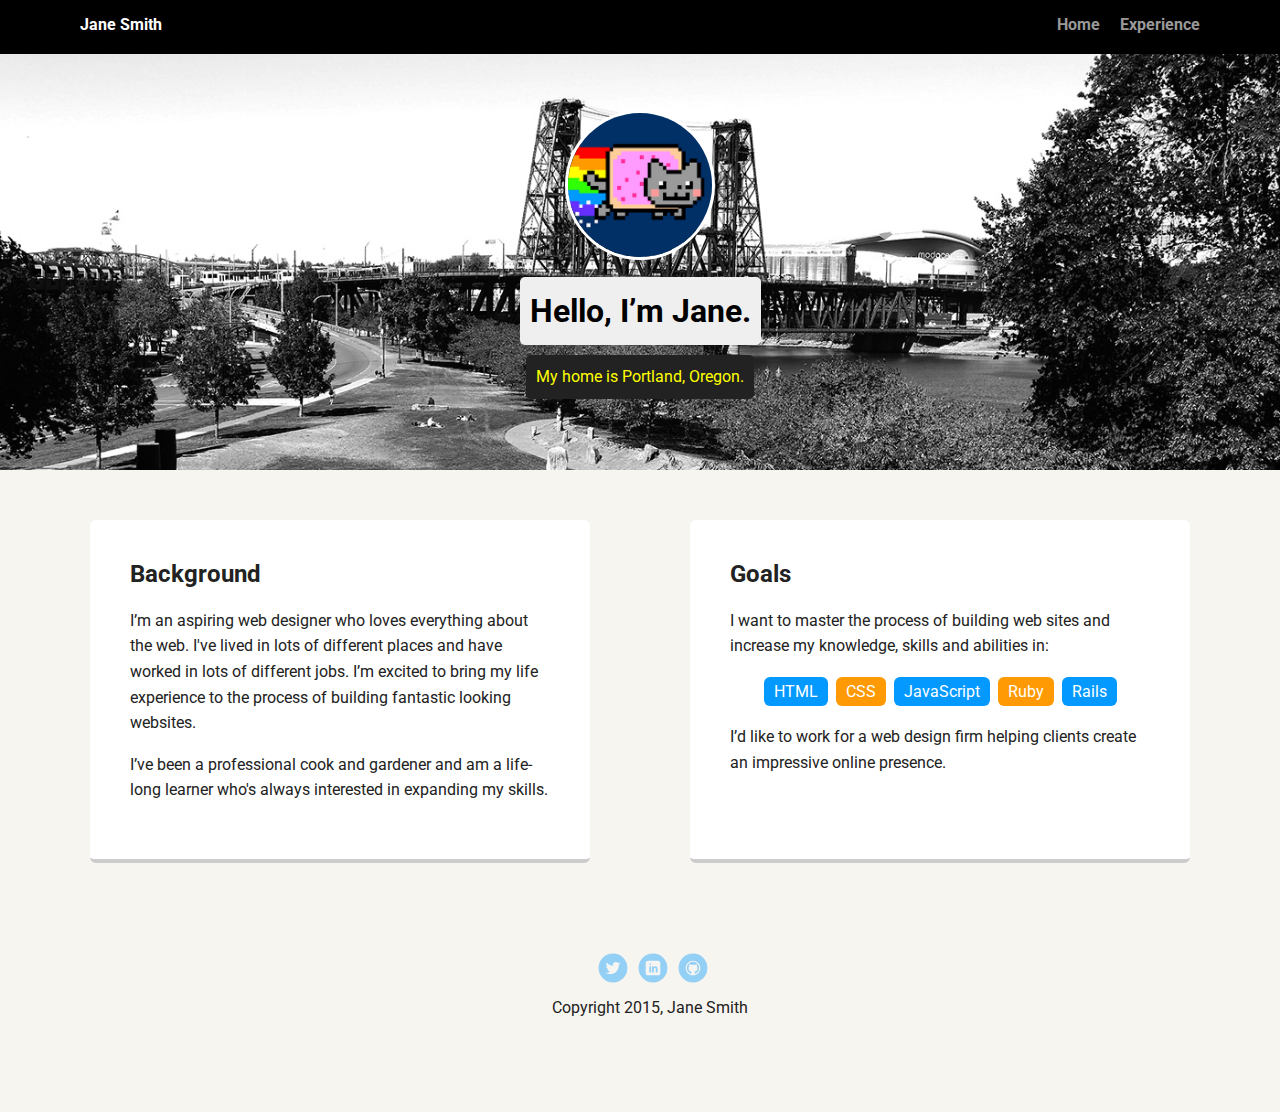
==== index.html @ 07df278d "Add initial project files" ====
<!doctype html>
<html lang="en">
<head>
  <meta charset="utf-8">
  <title>Jane Smith's Profile</title>
  <meta name="viewport" content="width=device-width, initial-scale=1.0">
  <link rel="stylesheet" href="styles.css">
  <link href="https://fonts.googleapis.com/css?family=Muli%7CRoboto:400,300,500,700,900" rel="stylesheet"></head>
  <body>

    <div class="main-nav">
        <ul class="nav">
          <li class="name">Jane Smith</li>
          <li><a href="#">Home</a></li>
          <li><a href="#">Experience</a></li>
        </ul>
    </div>

    <header>
      <img src="images/me.png" alt="Drawing of Jane Smith" class="profile-image">
      <h1 class="tag name">Hello, I’m Jane.</h1>
      <p class="tag location">My home is Portland, Oregon.</p>
    </header>

    <main class="flex">
      <div class="card">
        <h2>Background</h2>
        <p>I’m an aspiring web designer who loves everything about the web. I've lived in lots of different places and have worked in lots of different jobs. I’m excited to bring my life experience to the process of building fantastic looking websites.</p>
        <p>I’ve been a professional cook and gardener and am a life-long learner who's always interested in expanding my skills.</p>
      </div> 

      <div class="card">
        <h2>Goals</h2>
        <p>I want to master the process of building web sites and increase my knowledge, skills and abilities in:</p>
        <ul class="skills">
          <li>HTML</li>
          <li>CSS</li>
          <li>JavaScript</li>
          <li>Ruby</li>
          <li>Rails</li>
        </ul>
        <p>I’d like to work for a web design firm helping clients create an impressive online presence.</p>
      </div> 

    </main>
    <footer>
      <ul>
        <li><a href="#" class="social twitter">Twitter</a></li>
        <li><a href="#" class="social linkedin">LinkedIn</a></li>
        <li><a href="#" class="social github">Github</a></li>
      </ul>
      <p class="copyright">Copyright 2015, Jane Smith</p>
    </footer>
  </body>
  </html>
---- styles.css ----
/* Global Layout Set-up */
* { 
  box-sizing: border-box;
}
  
body {
  margin: 0;
  padding: 0;
  text-align: center;
  font-family: 'Roboto', sans-serif;
  color: #222;
  background: #f7f5f0;
}
/* Link Styles */

a {
  text-decoration: none;
  color: #999;
}
a:hover {
  color: #6633ff;
}

/* Section Styles */

.main-nav {
  width: 100%;
  background: black;
  min-height: 30px;
  padding: 10px;
  position: fixed;
  text-align: center;
}
.nav {
  display: flex;
  justify-content: space-around;
  font-weight: 700;
  list-style-type: none;
  margin: 0 auto;
  padding: 0;
}

.nav .name {
    display: block;
    margin-right: auto;
    color: white;
}
.nav li {
  padding: 5px 10px 10px 10px;
}
.nav a {
  transition: all .5s;
}
.nav a:hover {
  color: white
}

header {
  text-align: center;
  background: url('images/portland.jpg') no-repeat top center ;
  background-size: cover;
  overflow: hidden;
  padding-top: 60px;
}
header {
  line-height: 1.5;
}
header .profile-image {
  margin-top: 50px;
  width: 150px;
  height: 150px;
  border-radius: 50%;
  border: 3px solid white;
  transition: all .5s;
}
header .profile-image:hover {
  transform: scale(1.2) rotate(5deg);
}
.tag {
  background-color: #efefef;
  color: black;
  padding: 10px;
  border-radius: 5px;
  display: table;
  margin: 10px auto;
} 
.location {
  background-color: #222;
  color: yellow;
}
.card {
  margin: 30px;
  padding: 20px 40px 40px;
  max-width: 500px;
  text-align: left;
  background: #fff;
  border-bottom: 4px solid #ccc;
  border-radius: 6px;
  transition: all .5s;
}
.card:hover {
  border-color: #ff99ff;
}

ul.skills {
  padding: 0;
  text-align: center;
}

.skills li {
  border-radius: 6px;
  display: inline-block;
  background: #ff9904;
  color: white;
  padding: 5px 10px;
  margin: 2px;
}

.skills li:nth-child(odd) {
  background: #0399ff;
}

footer {
  width: 100%;
  min-height: 30px;
  padding: 20px 0 40px 20px;
}

footer .copyright {
  top: -8px;
  font-size: .75em;
}

footer ul {
  list-style-type: none;
  margin: 0;
  padding: 0;
}

footer ul li {
  display: inline-block;
}

a.social {
  display: inline-block;
  text-indent: -9999px;
  margin-left: 5px;
  width: 30px;
  height: 30px;
  background-size: 30px 30px;
  opacity: .4;
  transition: all .5s;
}
a.twitter {
  background-image: url(images/twitter.svg);
}
a.linkedin {
  background-image: url(images/linkedin.svg);
}
a.github {
  background-image: url(images/github.svg);
}
a.social:hover {
  opacity: 1;
}
.clearfix {
  clear: both;
}

/* Styles for larger screens */
@media screen and (min-width: 720px) {
  
  .flex {
      display: -ms-flexbox;      /* TWEENER - IE 10 */
      display: flex; 
      max-width: 1200px;
      -ms-flex-pack: distribute;
      justify-content: space-around;
      margin: 0 auto;
  }

  header {
    min-height: 470px;
  }

  .nav {
    max-width: 1200px;
    padding: 0 30px;
  }


  main {
    padding-top: 20px;
  }

  main p {
    line-height: 1.6em;
  }

  footer {
    font-size: 1.3em;
    max-width: 1200px;
    margin: 40px auto;
  }

}
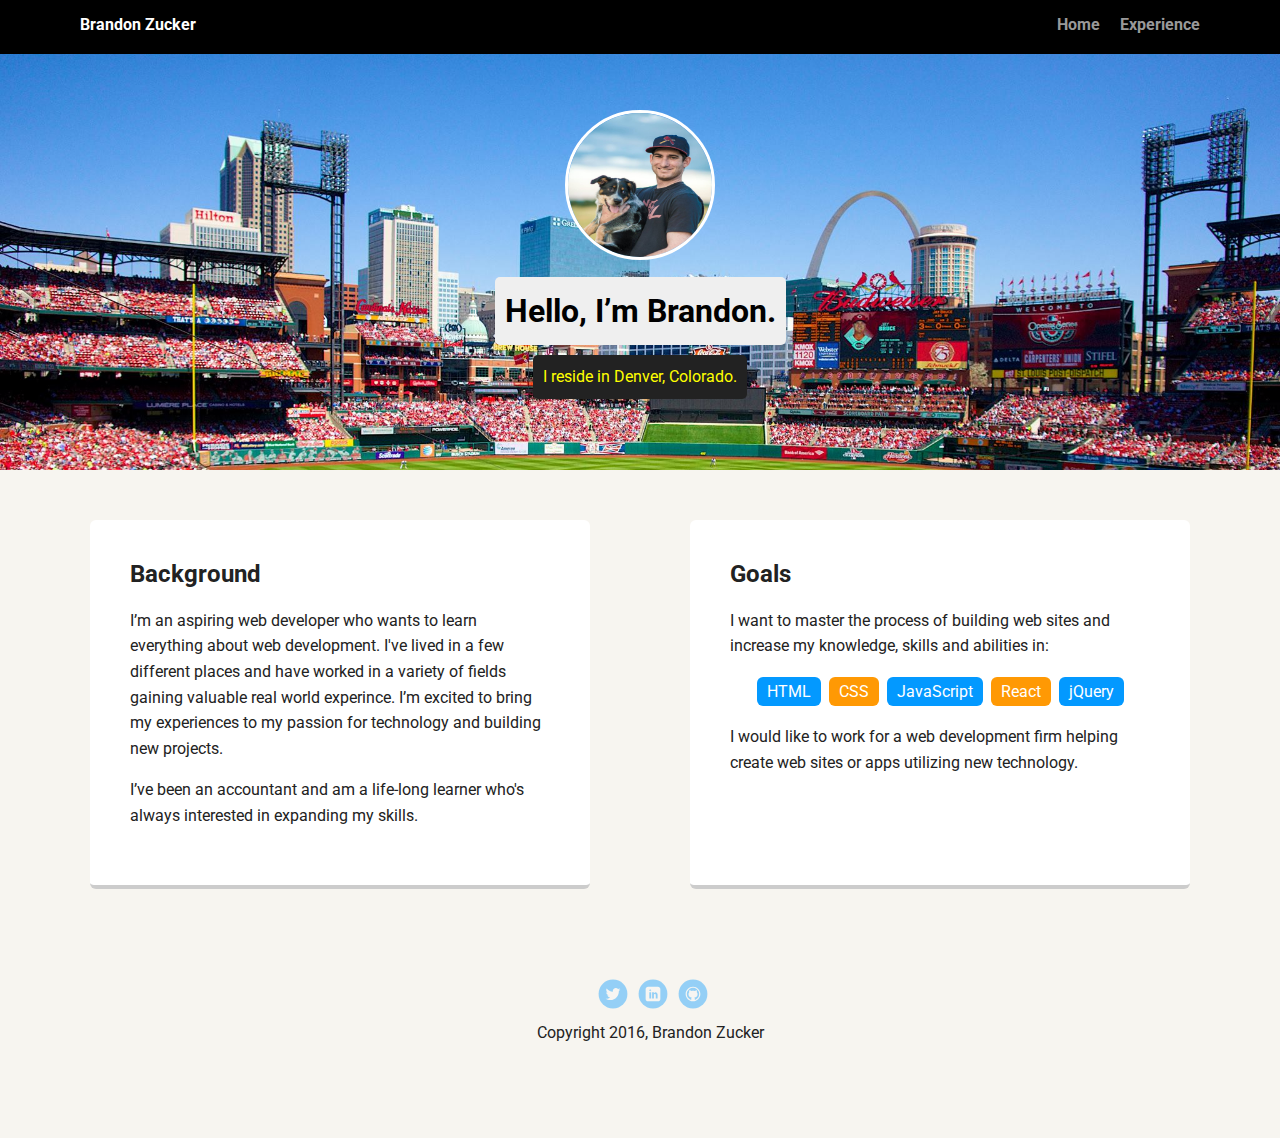
==== commit 234d0a5d: "Added personal images to page" ====
--- a/index.html
+++ b/index.html
@@ -2,7 +2,7 @@
 <html lang="en">
 <head>
   <meta charset="utf-8">
-  <title>Jane Smith's Profile</title>
+  <title>Brandon Zucker's Portfolio</title>
   <meta name="viewport" content="width=device-width, initial-scale=1.0">
   <link rel="stylesheet" href="styles.css">
   <link href="https://fonts.googleapis.com/css?family=Muli%7CRoboto:400,300,500,700,900" rel="stylesheet"></head>
@@ -10,24 +10,24 @@
 
     <div class="main-nav">
         <ul class="nav">
-          <li class="name">Jane Smith</li>
+          <li class="name">Brandon Zucker</li>
           <li><a href="#">Home</a></li>
           <li><a href="#">Experience</a></li>
         </ul>
     </div>
 
     <header>
-      <img src="images/me.png" alt="Drawing of Jane Smith" class="profile-image">
-      <h1 class="tag name">Hello, I’m Jane.</h1>
-      <p class="tag location">My home is Portland, Oregon.</p>
+      <img src="images/brandon.jpg" alt="Picture of Brandon Zucker and Arya" class="profile-image">
+      <h1 class="tag name">Hello, I’m Brandon.</h1>
+      <p class="tag location">I reside in Denver, Colorado.</p>
     </header>
 
     <main class="flex">
       <div class="card">
         <h2>Background</h2>
-        <p>I’m an aspiring web designer who loves everything about the web. I've lived in lots of different places and have worked in lots of different jobs. I’m excited to bring my life experience to the process of building fantastic looking websites.</p>
-        <p>I’ve been a professional cook and gardener and am a life-long learner who's always interested in expanding my skills.</p>
-      </div> 
+        <p>I’m an aspiring web developer who wants to learn everything about web development. I've lived in a few different places and have worked in a variety of fields gaining valuable real world experince. I’m excited to bring my experiences to my passion for technology and building new projects.</p>
+        <p>I’ve been an accountant and am a life-long learner who's always interested in expanding my skills.</p>
+      </div>
 
       <div class="card">
         <h2>Goals</h2>
@@ -36,11 +36,11 @@
           <li>HTML</li>
           <li>CSS</li>
           <li>JavaScript</li>
-          <li>Ruby</li>
-          <li>Rails</li>
+          <li>React</li>
+          <li>jQuery</li>
         </ul>
-        <p>I’d like to work for a web design firm helping clients create an impressive online presence.</p>
-      </div> 
+        <p>I would like to work for a web development firm helping create web sites or apps utilizing new technology.</p>
+      </div>
 
     </main>
     <footer>
@@ -49,7 +49,7 @@
         <li><a href="#" class="social linkedin">LinkedIn</a></li>
         <li><a href="#" class="social github">Github</a></li>
       </ul>
-      <p class="copyright">Copyright 2015, Jane Smith</p>
+      <p class="copyright">Copyright 2016, Brandon Zucker</p>
     </footer>
   </body>
   </html>
--- a/styles.css
+++ b/styles.css
@@ -1,8 +1,8 @@
 /* Global Layout Set-up */
-* { 
+* {
   box-sizing: border-box;
 }
-  
+
 body {
   margin: 0;
   padding: 0;
@@ -57,7 +57,7 @@
 
 header {
   text-align: center;
-  background: url('images/portland.jpg') no-repeat top center ;
+  background: url('images/buschstadium.jpg') no-repeat top center ;
   background-size: cover;
   overflow: hidden;
   padding-top: 60px;
@@ -83,7 +83,7 @@
   border-radius: 5px;
   display: table;
   margin: 10px auto;
-} 
+}
 .location {
   background-color: #222;
   color: yellow;
@@ -169,10 +169,10 @@
 
 /* Styles for larger screens */
 @media screen and (min-width: 720px) {
-  
+
   .flex {
       display: -ms-flexbox;      /* TWEENER - IE 10 */
-      display: flex; 
+      display: flex;
       max-width: 1200px;
       -ms-flex-pack: distribute;
       justify-content: space-around;
@@ -204,4 +204,3 @@
   }
 
 }
-
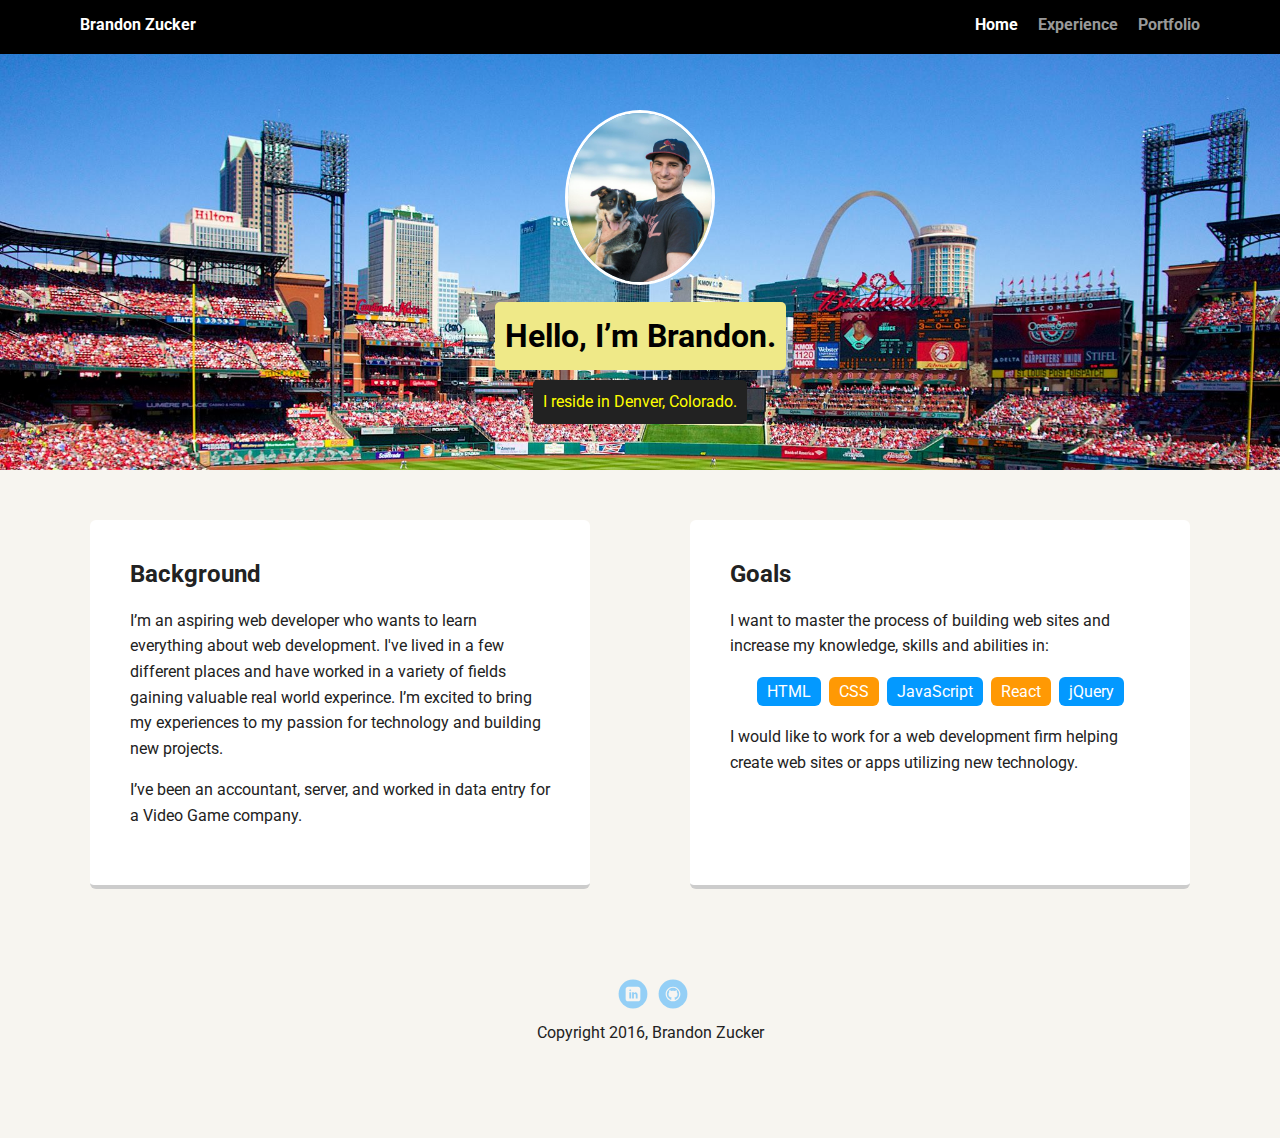
==== commit ac38b650: "added pages and css to file. Created links and made sure navigation works on each page. Added a gall" ====
--- a/index.html
+++ b/index.html
@@ -11,8 +11,9 @@
     <div class="main-nav">
         <ul class="nav">
           <li class="name">Brandon Zucker</li>
-          <li><a href="#">Home</a></li>
-          <li><a href="#">Experience</a></li>
+          <li><a href="index.html" class="selected">Home</a></li>
+          <li><a href="experience.html">Experience</a></li>
+          <li><a href="gallery.html">Portfolio</a></li>
         </ul>
     </div>
 
@@ -26,7 +27,7 @@
       <div class="card">
         <h2>Background</h2>
         <p>I’m an aspiring web developer who wants to learn everything about web development. I've lived in a few different places and have worked in a variety of fields gaining valuable real world experince. I’m excited to bring my experiences to my passion for technology and building new projects.</p>
-        <p>I’ve been an accountant and am a life-long learner who's always interested in expanding my skills.</p>
+        <p>I’ve been an accountant, server, and worked in data entry for a Video Game company.</p>
       </div>
 
       <div class="card">
@@ -45,9 +46,8 @@
     </main>
     <footer>
       <ul>
-        <li><a href="#" class="social twitter">Twitter</a></li>
-        <li><a href="#" class="social linkedin">LinkedIn</a></li>
-        <li><a href="#" class="social github">Github</a></li>
+        <li><a href="http://www.linkedin.com/in/brandon-zucker" class="social linkedin">LinkedIn</a></li>
+        <li><a href="https://github.com/Zucktime12" class="social github">Github</a></li>
       </ul>
       <p class="copyright">Copyright 2016, Brandon Zucker</p>
     </footer>
--- a/styles.css
+++ b/styles.css
@@ -11,6 +11,12 @@
   color: #222;
   background: #f7f5f0;
 }
+
+img {
+  max-width: 100%;
+  max-height: 225px;
+}
+
 /* Link Styles */
 
 a {
@@ -51,9 +57,13 @@
 .nav a {
   transition: all .5s;
 }
-.nav a:hover {
+.nav a.selected, .nav a:hover {
   color: white
 }
+
+/*.nav a.selected, .nav a:hover {
+  color: #32673f;
+}*/
 
 header {
   text-align: center;
@@ -68,7 +78,7 @@
 header .profile-image {
   margin-top: 50px;
   width: 150px;
-  height: 150px;
+  height: 175px;
   border-radius: 50%;
   border: 3px solid white;
   transition: all .5s;
@@ -76,8 +86,22 @@
 header .profile-image:hover {
   transform: scale(1.2) rotate(5deg);
 }
+header .experience-image {
+  float: left;
+  margin-top: 10%;
+  width: 150px;
+  height: 175px;
+  border: 3px solid white;
+  border-radius: 50%;
+  margin-left: 5%;
+}
+
+li p {
+  background-color: tomato;
+}
+
 .tag {
-  background-color: #efefef;
+  background-color: #efe988;
   color: black;
   padding: 10px;
   border-radius: 5px;
@@ -120,9 +144,61 @@
   background: #0399ff;
 }
 
+.flow {
+  margin: 12.5% 20%;
+}
+
+/***** Portfolio Page Image Gallery *****/
+
+#wrapper{
+  max-width: 940px;
+  margin: 0 auto;
+  padding: 0 5%;
+  background-color: slategrey;
+}
+
+#gallery {
+  margin: 0;
+  padding: 0;
+  list-style: none;
+  background-color: #bdc3c7;
+}
+
+#gallery li {
+  float: left;
+  width: 45%;
+  margin: 2.5%;
+  background-color: #f5f5f5;
+  color: #bdc3c7;
+}
+
+#gallery li a p {
+  margin: 0;
+  padding: 5%;
+  font-size: 0.75em;
+  color: white;
+}
+
+#gallery li {
+  width: 28.3333%;
+}
+
+#gallery li:nth-child(4n) {
+  clear: left;
+}
+
+.bgc {
+
+
+}
+
+
+/**** Footer ****/
+
 footer {
   width: 100%;
   min-height: 30px;
+  clear: both;
   padding: 20px 0 40px 20px;
 }
 
@@ -151,9 +227,7 @@
   opacity: .4;
   transition: all .5s;
 }
-a.twitter {
-  background-image: url(images/twitter.svg);
-}
+
 a.linkedin {
   background-image: url(images/linkedin.svg);
 }
